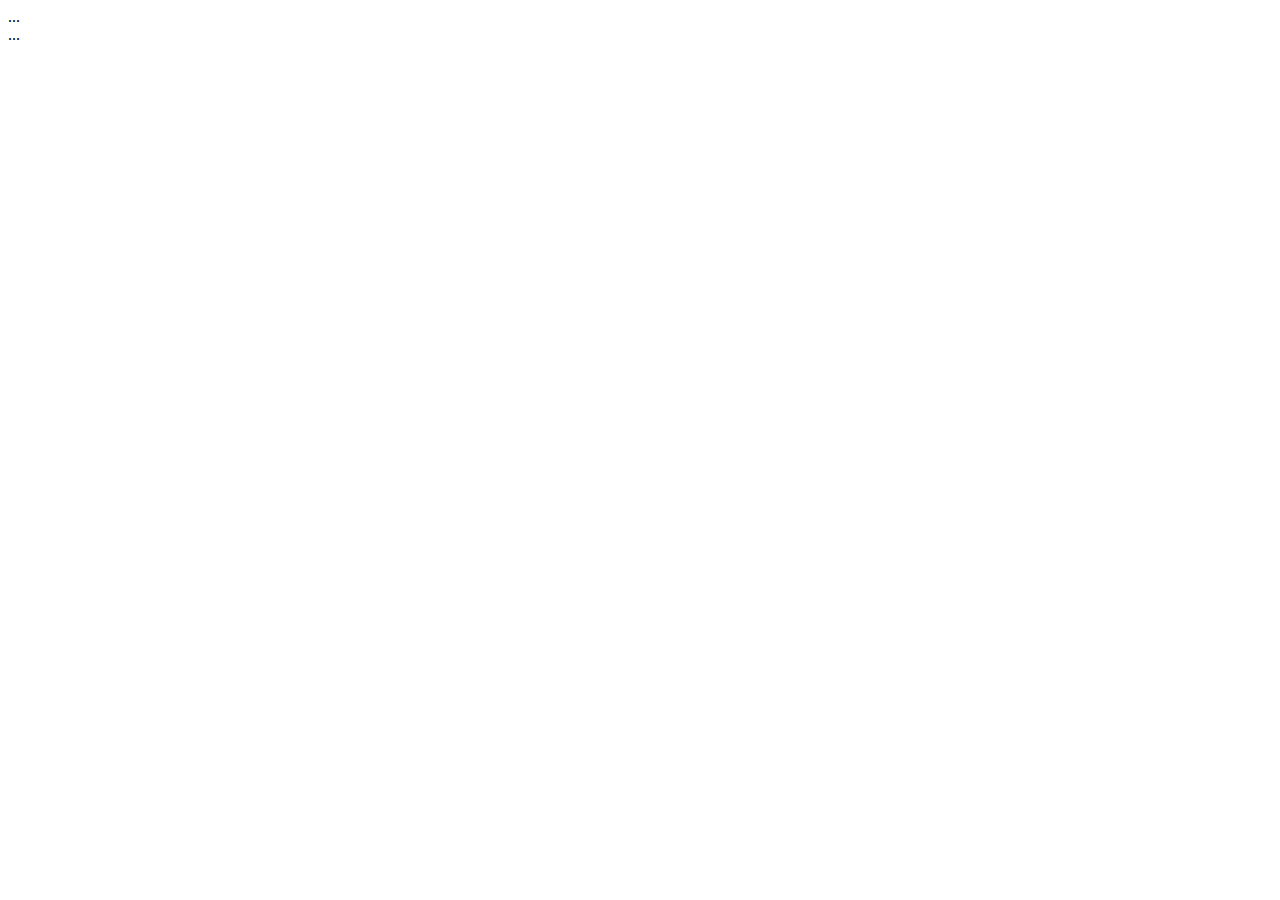
==== index.html @ 2d46e5d0 "index" ====
<!DOCTYPE html>
<html>
    
<body>

<div id="id01">...</div>
<div id="id02">...</div>


<script>

var xmlhttp = new XMLHttpRequest();
var url = "senators.json";

xmlhttp.onreadystatechange = function() {
    if (xmlhttp.readyState == 4 && xmlhttp.status == 200) {
        
        //Parse the JSON data to a JavaScript variable. 
        var parsedObj = JSON.parse(xmlhttp.responseText);    
        // This function is defined below and deals with the JSON data parsed from the file. 
        displayJSON(parsedObj); 
    }
};

xmlhttp.open("GET", url, true);
xmlhttp.send();
    
function displayJSON(obj) {
    
    var sen = obj.objects;
    
    // This code iterates through the colorArray and writes html code to put the color information in a table.
    var rep = 0;
    var dem = 0;   
    for (var i=0; i <sen.length; i++) 
    {    
        var part = sen[i].party; 
        if(part == 'Republican')    
        {
            rep +=1;
        }
        else if(part == 'Democrat')    
        {
            dem +=1;
        }
        
    }
     // Close the table element.
    
    
    // Add the new html code to the div element with id = 'id01'.
    document.getElementById("id01").innerHTML = rep;
    document.getElementById("id02").innerHTML = dem;
    
}
</script>

</body>
</html>
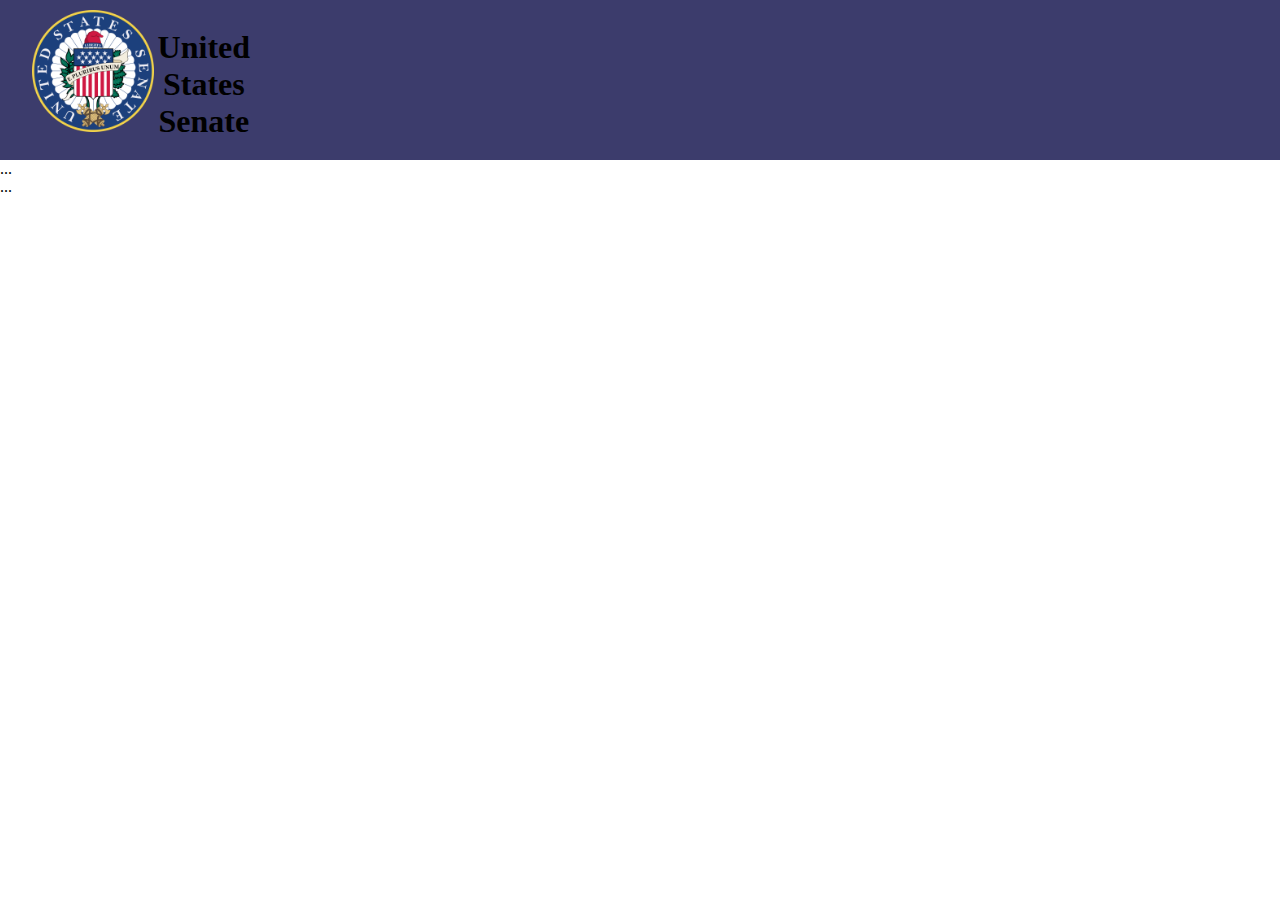
==== commit 54cbb1fc: "HTML Update" ====
--- a/index.html
+++ b/index.html
@@ -1,59 +1,25 @@
 <!DOCTYPE html>
 <html>
-    
-<body>
+    <head>
+        <link rel="stylesheet" type="text/css" href="css/index.css">
+        <script type="text/javascript" src="scripts/script.js"></script>
 
-<div id="id01">...</div>
-<div id="id02">...</div>
+        <title>US Senate</title>
 
+    </head>
+        
+    <body onload="load_JSON()">
+        <header>
+            <img src="images/US Senate Logo.png" alt="US Senate Logo">
+            <div id="Title">
+                <h1>United</h1>
+                <h1>States</h1>
+                <h1>Senate</h1>
+            </div>
+        </header>
 
-<script>
+        <div id="id01">...</div>
+        <div id="id02">...</div>
 
-var xmlhttp = new XMLHttpRequest();
-var url = "senators.json";
-
-xmlhttp.onreadystatechange = function() {
-    if (xmlhttp.readyState == 4 && xmlhttp.status == 200) {
-        
-        //Parse the JSON data to a JavaScript variable. 
-        var parsedObj = JSON.parse(xmlhttp.responseText);    
-        // This function is defined below and deals with the JSON data parsed from the file. 
-        displayJSON(parsedObj); 
-    }
-};
-
-xmlhttp.open("GET", url, true);
-xmlhttp.send();
-    
-function displayJSON(obj) {
-    
-    var sen = obj.objects;
-    
-    // This code iterates through the colorArray and writes html code to put the color information in a table.
-    var rep = 0;
-    var dem = 0;   
-    for (var i=0; i <sen.length; i++) 
-    {    
-        var part = sen[i].party; 
-        if(part == 'Republican')    
-        {
-            rep +=1;
-        }
-        else if(part == 'Democrat')    
-        {
-            dem +=1;
-        }
-        
-    }
-     // Close the table element.
-    
-    
-    // Add the new html code to the div element with id = 'id01'.
-    document.getElementById("id01").innerHTML = rep;
-    document.getElementById("id02").innerHTML = dem;
-    
-}
-</script>
-
-</body>
+    </body>
 </html>--- a/css/index.css
+++ b/css/index.css
@@ -0,0 +1,26 @@
+* {
+    margin:0;
+    padding: 0;
+    font-family: "Public Sans";
+}
+
+header {
+    width: 100%;
+    display: inline-block;
+    height: 10rem;
+    background-color: #3C3C6C;
+}
+
+
+#Title {
+    display: inline-block;
+    text-align: center;
+    position: relative;
+}
+
+header img {
+    display: inline-block;
+    margin-left: 2rem;
+    margin-top: 0.65rem;
+    width: 9.5%;
+}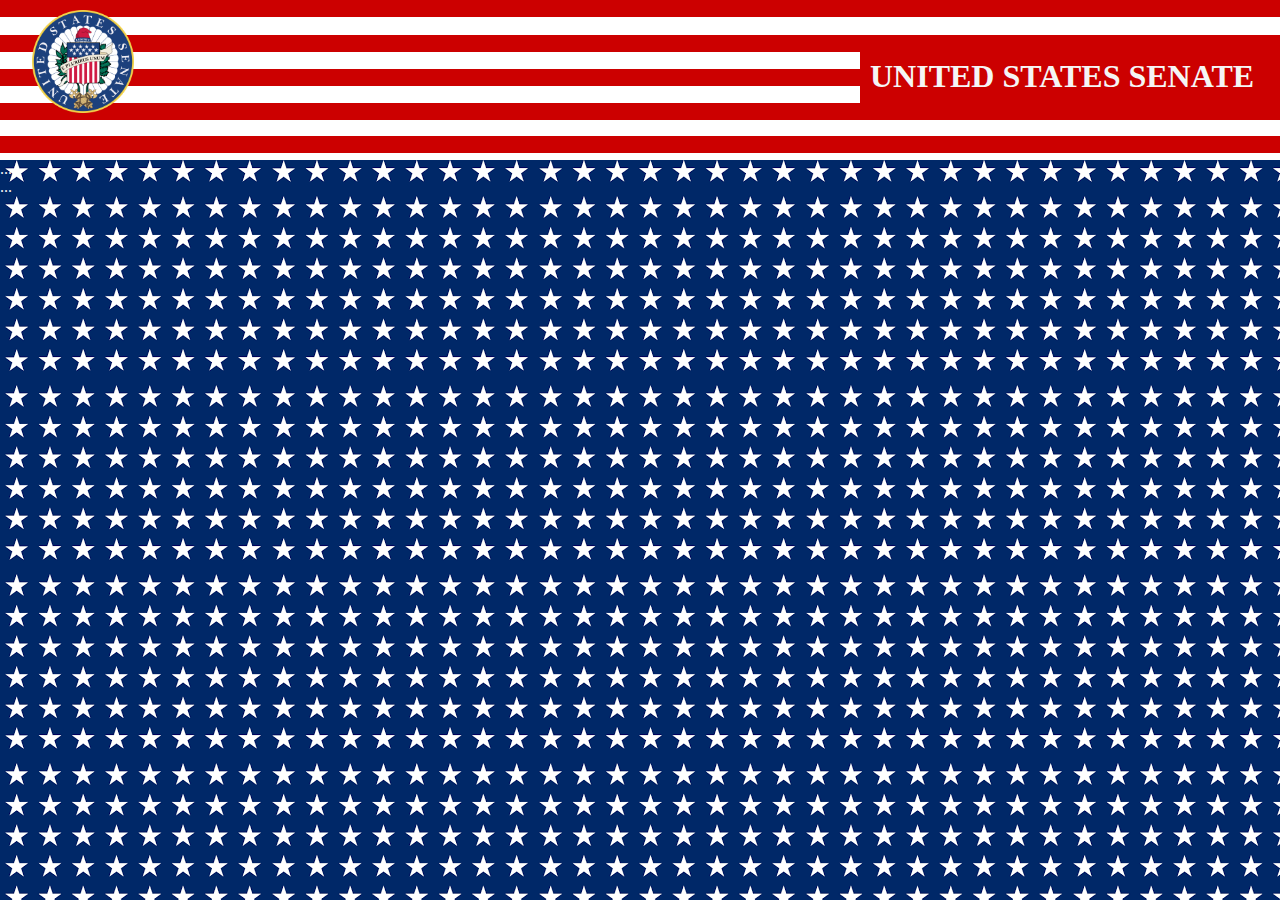
==== commit 0b8dd0a0: "css changes" ====
--- a/index.html
+++ b/index.html
@@ -12,9 +12,8 @@
         <header>
             <img src="images/US Senate Logo.png" alt="US Senate Logo">
             <div id="Title">
-                <h1>United</h1>
-                <h1>States</h1>
-                <h1>Senate</h1>
+                <h1>UNITED STATES SENATE</h1>
+                
             </div>
         </header>
 
--- a/css/index.css
+++ b/css/index.css
@@ -2,25 +2,45 @@
     margin:0;
     padding: 0;
     font-family: "Public Sans";
+    color: whitesmoke;
+    
+}
+body{
+    background-color: #0A3161;
+    background-image: url("../images/stars.png");  
 }
 
 header {
     width: 100%;
     display: inline-block;
     height: 10rem;
-    background-color: #3C3C6C;
+    background-color: #9D2146;
+    background-image: url("../images/us-sonsh.gif");  
+    
+    
+    
 }
 
 
 #Title {
-    display: inline-block;
-    text-align: center;
     position: relative;
+    float: right;
+    padding-right: 10px;
+    padding-left: 10px;
+    margin-top: 46px;
+    padding-top: 12px;
+    width: 400px;
+    background-color: #CC0000;
+    height: 60px;
+    
+    
+    
+    
 }
 
 header img {
     display: inline-block;
     margin-left: 2rem;
     margin-top: 0.65rem;
-    width: 9.5%;
+    width: 8%;
 }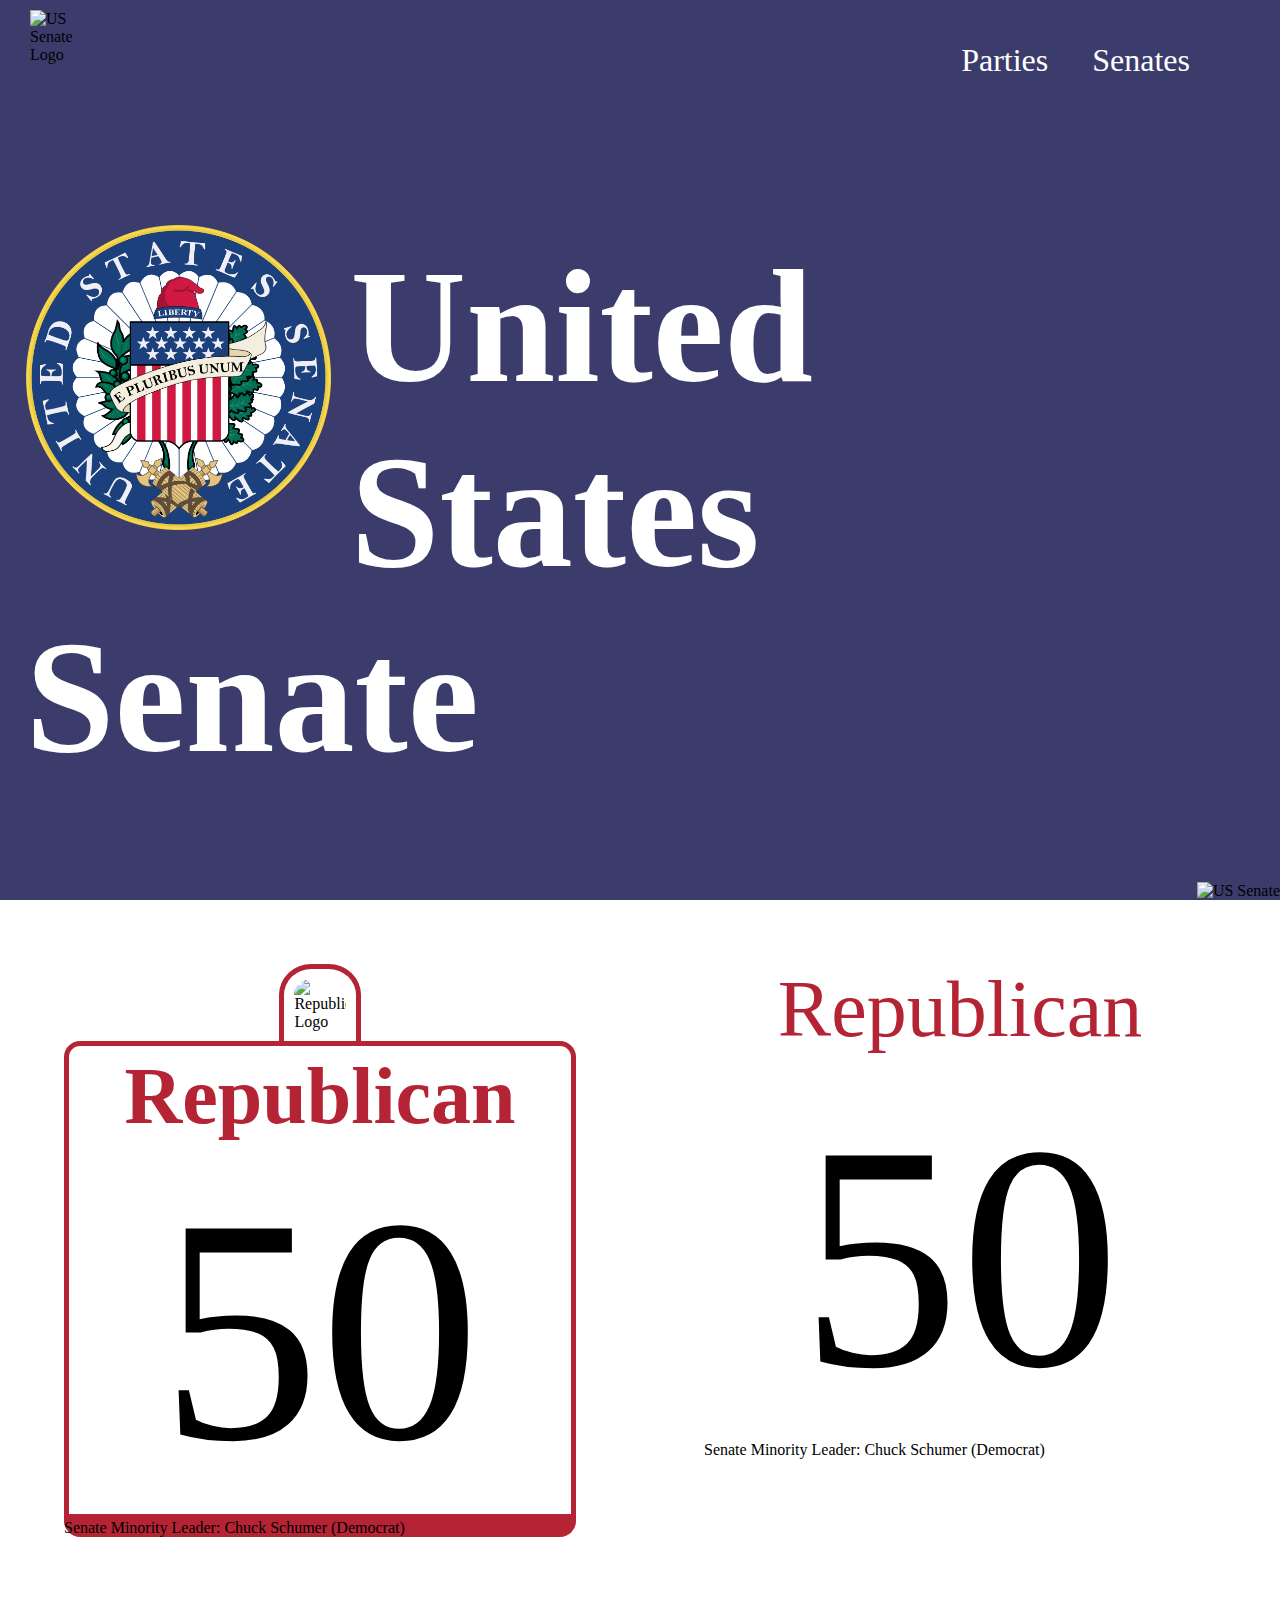
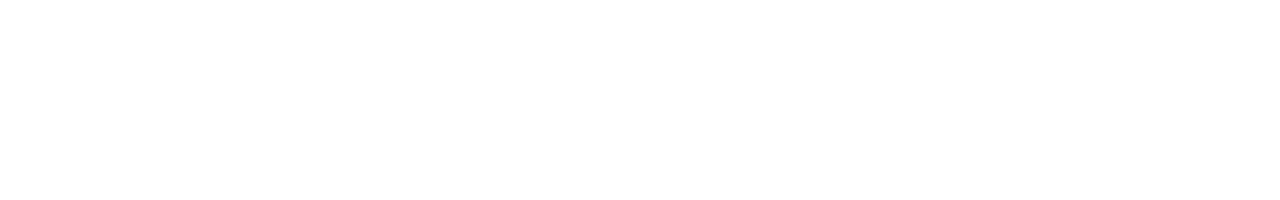
==== commit 9ddaa144: "HTML CSS" ====
--- a/index.html
+++ b/index.html
@@ -10,15 +10,58 @@
         
     <body onload="load_JSON()">
         <header>
-            <img src="images/US Senate Logo.png" alt="US Senate Logo">
-            <div id="Title">
-                <h1>UNITED STATES SENATE</h1>
-                
+            <nav>
+                <img class="US_Senate_logo" src="images/senate.png" alt="US Senate Logo"></img>
+                <ul>
+                    <li><a href="">Parties</a></li>
+                    <li><a href="">Senates</a></li>
+                </ul>
+            </nav>
+            <div id="Title_wrapper">
+                <img src="images/US Senate Logo.png" alt="US Senate Logo">
+                <div id="title">
+                    <h1>United States</h1>
+                    <h1>Senate</h1>
+                </div>
+            </div>
+            <div id="US_senate_img_wrapper">
+                <div id="US_senate_wrapper">
+                    <img src="images/US senate copy.png" alt="US Senate">
+                </div>
             </div>
         </header>
+        <div class="party">
+            <div class="card_container">
+                <div class="card">
 
-        <div id="id01">...</div>
-        <div id="id02">...</div>
-
+                    <img src="images/republican_logo.png" alt="Republican Logo" id="republican_logo">
+                    <div class="card_top_part">
+                        <h1 class="card_title" id="republican_title">Republican</h1>
+                        <div class="count" id="republican">
+                            50
+                        </div>
+                    </div>
+                    <div class="card_bottom_part">
+                        <div class="leaders">
+                            Senate Minority Leader: Chuck Schumer (Democrat)
+                        </div>
+                    </div>
+                </div>
+            </div>
+            <div class="card_container">
+                <div class="card">
+                    <div class="card_border">
+                        <span class="card_title" id="democratic_title">Republican</span>
+                        <img src="images/democratic_party_logo.png" alt="">
+                        <div class="count" id="democratic">
+                            50
+                        </div>
+                        <div class="leaders">
+                            Senate Minority Leader: Chuck Schumer (Democrat)
+                        </div>
+                    </div>
+                </div>
+            </div>
+        </div>
     </body>
 </html>--- a/css/index.css
+++ b/css/index.css
@@ -1,46 +1,151 @@
+@import 'font.css';
 * {
     margin:0;
     padding: 0;
-    font-family: "Public Sans";
-    color: whitesmoke;
-    
-}
-body{
-    background-color: #0A3161;
-    background-image: url("../images/stars.png");  
+    font-family: "Bebas";
 }
 
 header {
+    position: relative;
+    width: 100%;
+    display: block;
+    height: 100vh;
+    background-color: #3C3C6C;
+}
+
+.US_Senate_logo{
+    display: inline-block;
+    width: 4%;
+    margin-top: 10px;
+    margin-left: 30px;
+}
+
+nav{
     width: 100%;
     display: inline-block;
-    height: 10rem;
-    background-color: #9D2146;
-    background-image: url("../images/us-sonsh.gif");  
-    
-    
-    
+    height: 15vh;
+}
+
+nav ul {
+    float: right;
+    margin-right: 70px;
+    margin-top: 30px;
+}
+
+nav ul li{
+    display: inline-block;
+    list-style: none;
+    margin: 0 20px;
+    height:60px;
+    line-height: 60px;
+}
+
+nav ul li a{
+    font-size: 2rem;
+    color: white;
+    text-decoration: none;
+}
+
+nav ul li a:hover:after{
+    width:100%;
+    transform-origin: center;
+    transform: scale(1,1);
+}
+
+#US_senate_wrapper {
+    position: absolute;
+    display: inline-block;
+    right: 0;
+    bottom: 0;
+}
+
+#US_senate_wrapper img {
+    max-width: 100%;
+    height: auto;
+}
+
+#title {
+
+    margin-top: 10px;
+}
+
+#Title_wrapper {
+    display: block;
+    position: absolute;
+    top: 25%;
+    left:2%;
+}
+#Title_wrapper h1{
+    max-width: 100%;
+    font-family: "Bebas";
+    font-size: 1000%;
+    color: white;
+}
+#Title_wrapper img {
+    float: left;
+    width: 25%;
+    margin-right: 20px;
+}
+
+.card_container {
+    float: left;
+    width: 50%;
+    height: 100vh;
+}
+.card {
+    position: relative;
+    margin: 0 auto;
+    margin-top: 10%;
+    width: 80%;
+}
+.card_border {
+    border-radius: 1.5rem;
+    background-color: white;
+}
+
+.card_title {
+    color: #B42434;
+    position: relative;
+    margin: 0 auto;
+    display: block;
+    width: fit-content;
+    font-size: 5rem;
+    background-color: white;    
+}
+
+#republican_logo {
+    border-top-left-radius: 40%;
+    border-top-right-radius: 40%;
+    border:5px solid #B42434;
+    border-bottom: 0px;
+    padding: 10px;
+    display: block;
+    margin: 0 auto;
+    width: 10%;
+}
+
+#republican_title
+{
+    height: 100px;
+    line-height: 100px;
+}
+
+.card_top_part {
+    display: block;
+    border:5px solid #B42434;
+    border-top-left-radius: 1rem;
+    border-top-right-radius: 1rem;
+}
+
+.count {
+    text-align: center;
+    font-size: 20rem;
+}
+
+.card_bottom_part {
+    background-color: #B42434;
+    border-bottom-left-radius: 1rem;
+    border-bottom-right-radius: 1rem;
 }
 
 
-#Title {
-    position: relative;
-    float: right;
-    padding-right: 10px;
-    padding-left: 10px;
-    margin-top: 46px;
-    padding-top: 12px;
-    width: 400px;
-    background-color: #CC0000;
-    height: 60px;
-    
-    
-    
-    
-}
-
-header img {
-    display: inline-block;
-    margin-left: 2rem;
-    margin-top: 0.65rem;
-    width: 8%;
-}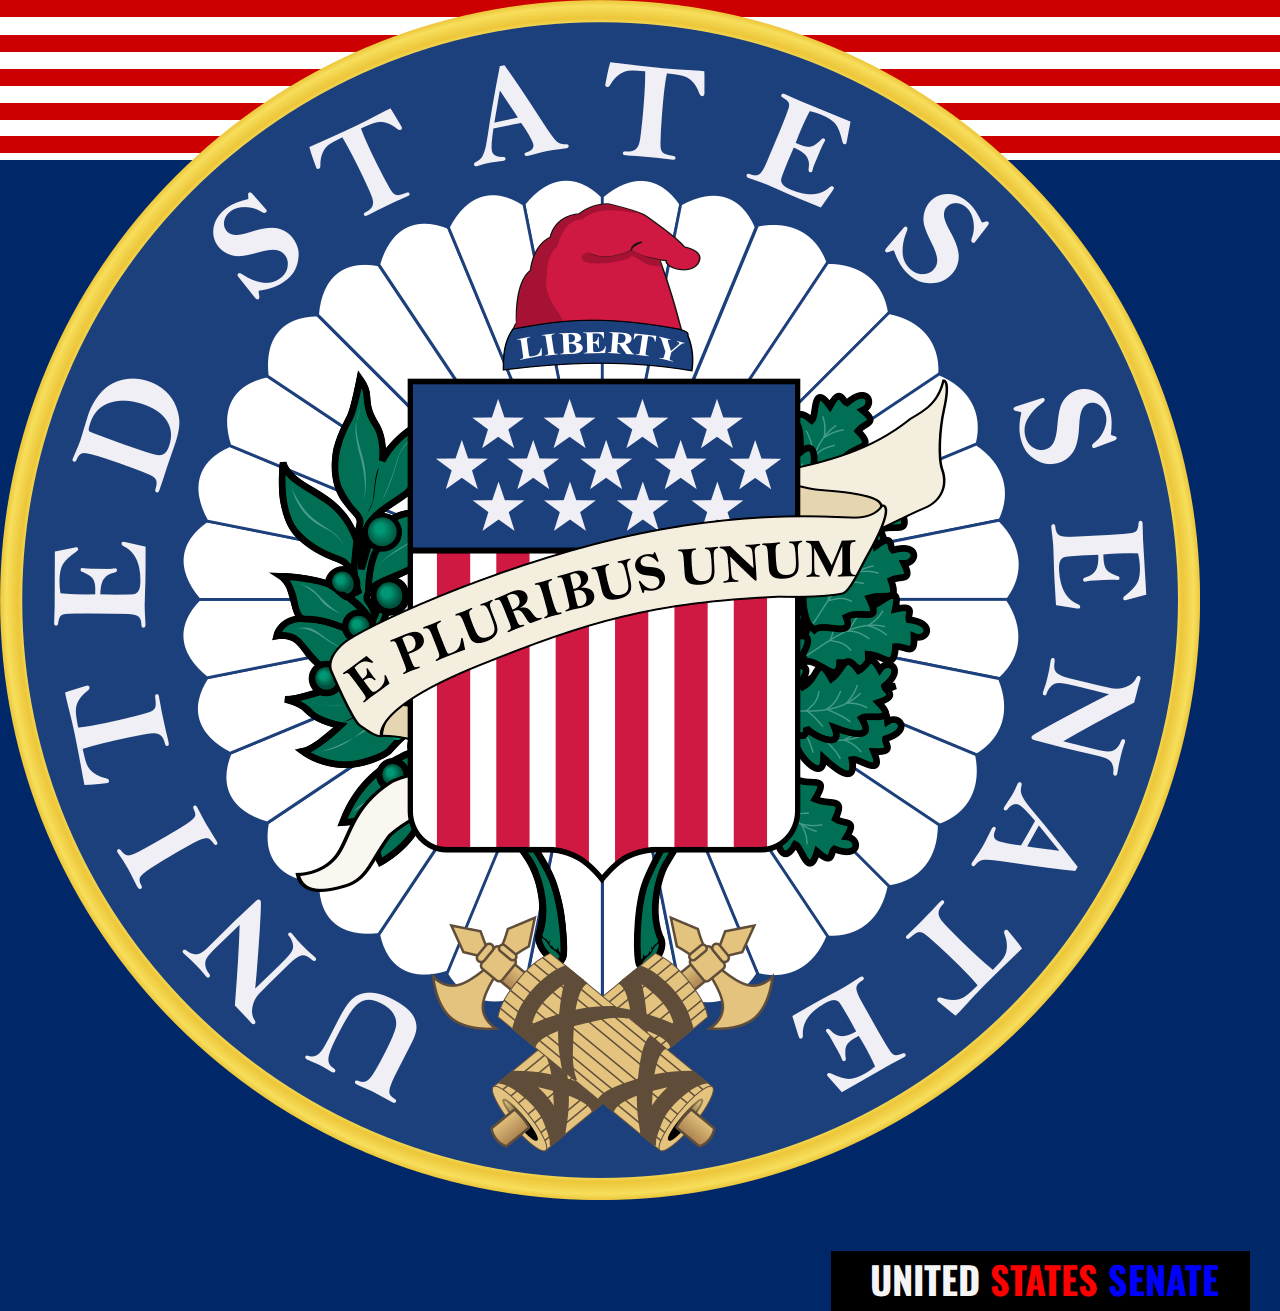
==== commit 6977b026: "Merge branch 'main' of https://github.com/tfiroze/webdevassignment2" ====
--- a/index.html
+++ b/index.html
@@ -3,6 +3,9 @@
     <head>
         <link rel="stylesheet" type="text/css" href="css/index.css">
         <script type="text/javascript" src="scripts/script.js"></script>
+        <link rel="preconnect" href="https://fonts.googleapis.com">
+        <link rel="preconnect" href="https://fonts.gstatic.com" crossorigin>
+        <link href="https://fonts.googleapis.com/css2?family=Oswald:wght@500&display=swap" rel="stylesheet">
 
         <title>US Senate</title>
 
@@ -10,58 +13,14 @@
         
     <body onload="load_JSON()">
         <header>
-            <nav>
-                <img class="US_Senate_logo" src="images/senate.png" alt="US Senate Logo"></img>
-                <ul>
-                    <li><a href="">Parties</a></li>
-                    <li><a href="">Senates</a></li>
-                </ul>
-            </nav>
-            <div id="Title_wrapper">
-                <img src="images/US Senate Logo.png" alt="US Senate Logo">
-                <div id="title">
-                    <h1>United States</h1>
-                    <h1>Senate</h1>
-                </div>
-            </div>
-            <div id="US_senate_img_wrapper">
-                <div id="US_senate_wrapper">
-                    <img src="images/US senate copy.png" alt="US Senate">
-                </div>
+            <img src="images/US Senate Logo.png" alt="US Senate Logo">
+            <div id="Title">
+                <h1>UNITED <span id="states">STATES</span> <span id="sen">SENATE</span></h1>
             </div>
         </header>
-        <div class="party">
-            <div class="card_container">
-                <div class="card">
-
-                    <img src="images/republican_logo.png" alt="Republican Logo" id="republican_logo">
-                    <div class="card_top_part">
-                        <h1 class="card_title" id="republican_title">Republican</h1>
-                        <div class="count" id="republican">
-                            50
-                        </div>
-                    </div>
-                    <div class="card_bottom_part">
-                        <div class="leaders">
-                            Senate Minority Leader: Chuck Schumer (Democrat)
-                        </div>
-                    </div>
-                </div>
-            </div>
-            <div class="card_container">
-                <div class="card">
-                    <div class="card_border">
-                        <span class="card_title" id="democratic_title">Republican</span>
-                        <img src="images/democratic_party_logo.png" alt="">
-                        <div class="count" id="democratic">
-                            50
-                        </div>
-                        <div class="leaders">
-                            Senate Minority Leader: Chuck Schumer (Democrat)
-                        </div>
-                    </div>
-                </div>
-            </div>
-        </div>
+        <h1 id="id01"></h1>        
+        <h1 id="id02"></h1>
+        <div id="id03"></div>
+            
     </body>
 </html>--- a/css/index.css
+++ b/css/index.css
@@ -2,150 +2,77 @@
 * {
     margin:0;
     padding: 0;
-    font-family: "Bebas";
+    font-family: 'Oswald', sans-serif;   
+    color: whitesmoke;
+    
+}
+body{
+    background-color: #002868;
+    
 }
 
 header {
     position: relative;
     width: 100%;
-    display: block;
-    height: 100vh;
-    background-color: #3C3C6C;
+    display: inline-block;
+    height: 10rem;
+    background-color: #9D2146;
+    background-image: url("../images/us-sonsh.gif");  
+    
+    
+    
+    
 }
 
-.US_Senate_logo{
-    display: inline-block;
-    width: 4%;
-    margin-top: 10px;
-    margin-left: 30px;
+
+#Title {
+    position: relative;
+    float: right;
+    margin-right: 30px;
+    padding-left: 39px;
+    margin-top: 46px;
+    
+    width: 380px;
+    background-color: black;
+    height: 60px;
+    font-size: 19px;
 }
 
 nav{
     width: 100%;
     display: inline-block;
-    height: 15vh;
+    margin-left: 2rem;
+    margin-top: 0.65rem;
+    width: 8%;
+}
+#rep{
+    display: inline;
+      
+}
+#dem{
+    
 }
 
-nav ul {
-    float: right;
-    margin-right: 70px;
-    margin-top: 30px;
+#id01{
+     display: inline; 
+     width: 40px;
+
 }
-
-nav ul li{
-    display: inline-block;
-    list-style: none;
-    margin: 0 20px;
-    height:60px;
-    line-height: 60px;
+#sen{
+    color: blue;
 }
-
-nav ul li a{
-    font-size: 2rem;
-    color: white;
-    text-decoration: none;
+#states{
+    color: red;
 }
-
-nav ul li a:hover:after{
-    width:100%;
-    transform-origin: center;
-    transform: scale(1,1);
+table,td,th {
+    border: 3px solid #f9004d;
+    padding: 7px;
+    font-size: 18px;
+    
 }
-
-#US_senate_wrapper {
-    position: absolute;
-    display: inline-block;
-    right: 0;
-    bottom: 0;
+table{
+    margin-top: 20px;
+    border-collapse: collapse;
+    text-align: left;    
+    
 }
-
-#US_senate_wrapper img {
-    max-width: 100%;
-    height: auto;
-}
-
-#title {
-
-    margin-top: 10px;
-}
-
-#Title_wrapper {
-    display: block;
-    position: absolute;
-    top: 25%;
-    left:2%;
-}
-#Title_wrapper h1{
-    max-width: 100%;
-    font-family: "Bebas";
-    font-size: 1000%;
-    color: white;
-}
-#Title_wrapper img {
-    float: left;
-    width: 25%;
-    margin-right: 20px;
-}
-
-.card_container {
-    float: left;
-    width: 50%;
-    height: 100vh;
-}
-.card {
-    position: relative;
-    margin: 0 auto;
-    margin-top: 10%;
-    width: 80%;
-}
-.card_border {
-    border-radius: 1.5rem;
-    background-color: white;
-}
-
-.card_title {
-    color: #B42434;
-    position: relative;
-    margin: 0 auto;
-    display: block;
-    width: fit-content;
-    font-size: 5rem;
-    background-color: white;    
-}
-
-#republican_logo {
-    border-top-left-radius: 40%;
-    border-top-right-radius: 40%;
-    border:5px solid #B42434;
-    border-bottom: 0px;
-    padding: 10px;
-    display: block;
-    margin: 0 auto;
-    width: 10%;
-}
-
-#republican_title
-{
-    height: 100px;
-    line-height: 100px;
-}
-
-.card_top_part {
-    display: block;
-    border:5px solid #B42434;
-    border-top-left-radius: 1rem;
-    border-top-right-radius: 1rem;
-}
-
-.count {
-    text-align: center;
-    font-size: 20rem;
-}
-
-.card_bottom_part {
-    background-color: #B42434;
-    border-bottom-left-radius: 1rem;
-    border-bottom-right-radius: 1rem;
-}
-
-
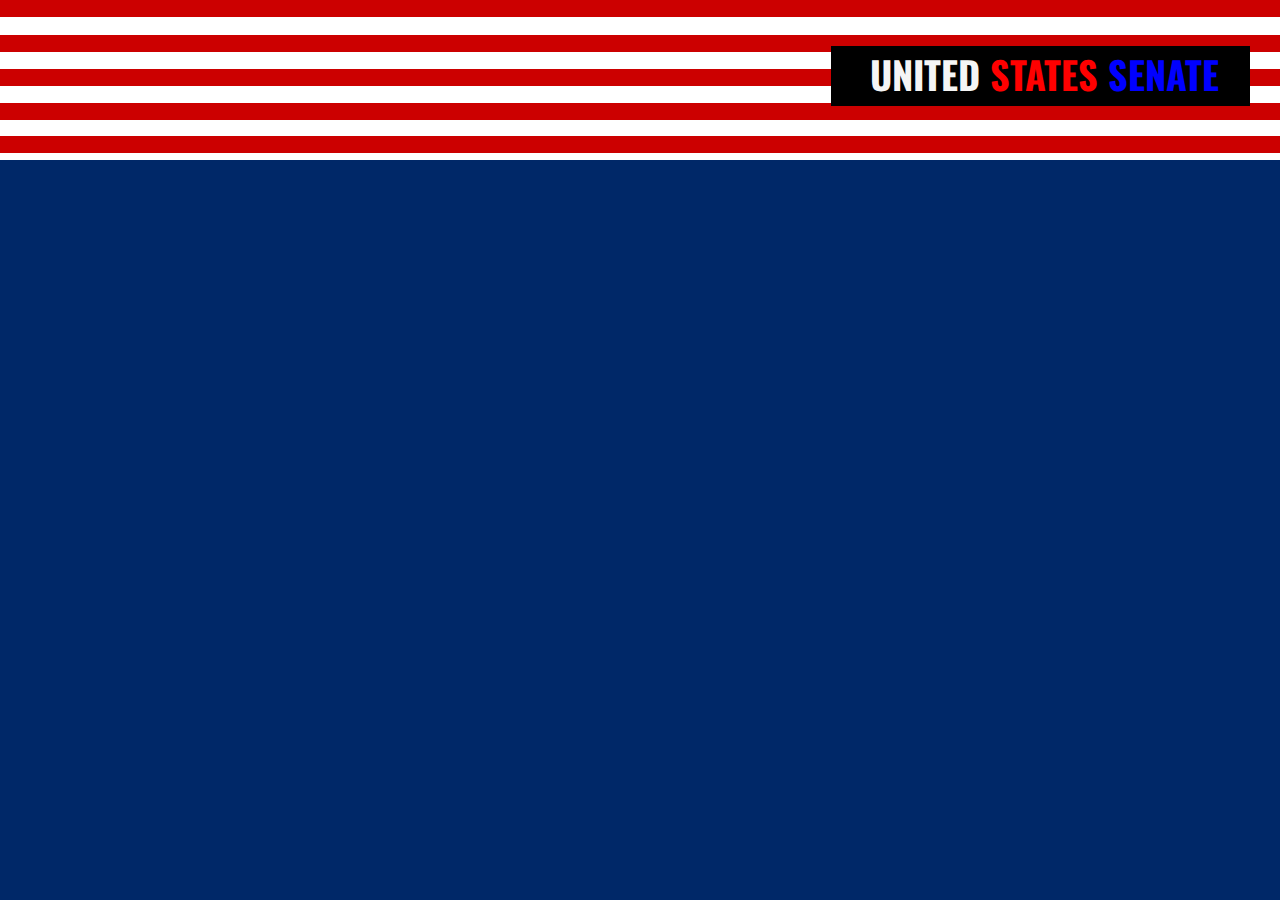
==== commit 122ab196: "Merge branch 'main' of https://github.com/tfiroze/webdevassignment2" ====
--- a/index.html
+++ b/index.html
@@ -13,7 +13,7 @@
         
     <body onload="load_JSON()">
         <header>
-            <img src="images/US Senate Logo.png" alt="US Senate Logo">
+            
             <div id="Title">
                 <h1>UNITED <span id="states">STATES</span> <span id="sen">SENATE</span></h1>
             </div>
@@ -21,6 +21,7 @@
         <h1 id="id01"></h1>        
         <h1 id="id02"></h1>
         <div id="id03"></div>
+        <div id="id04"></div>
             
     </body>
 </html>